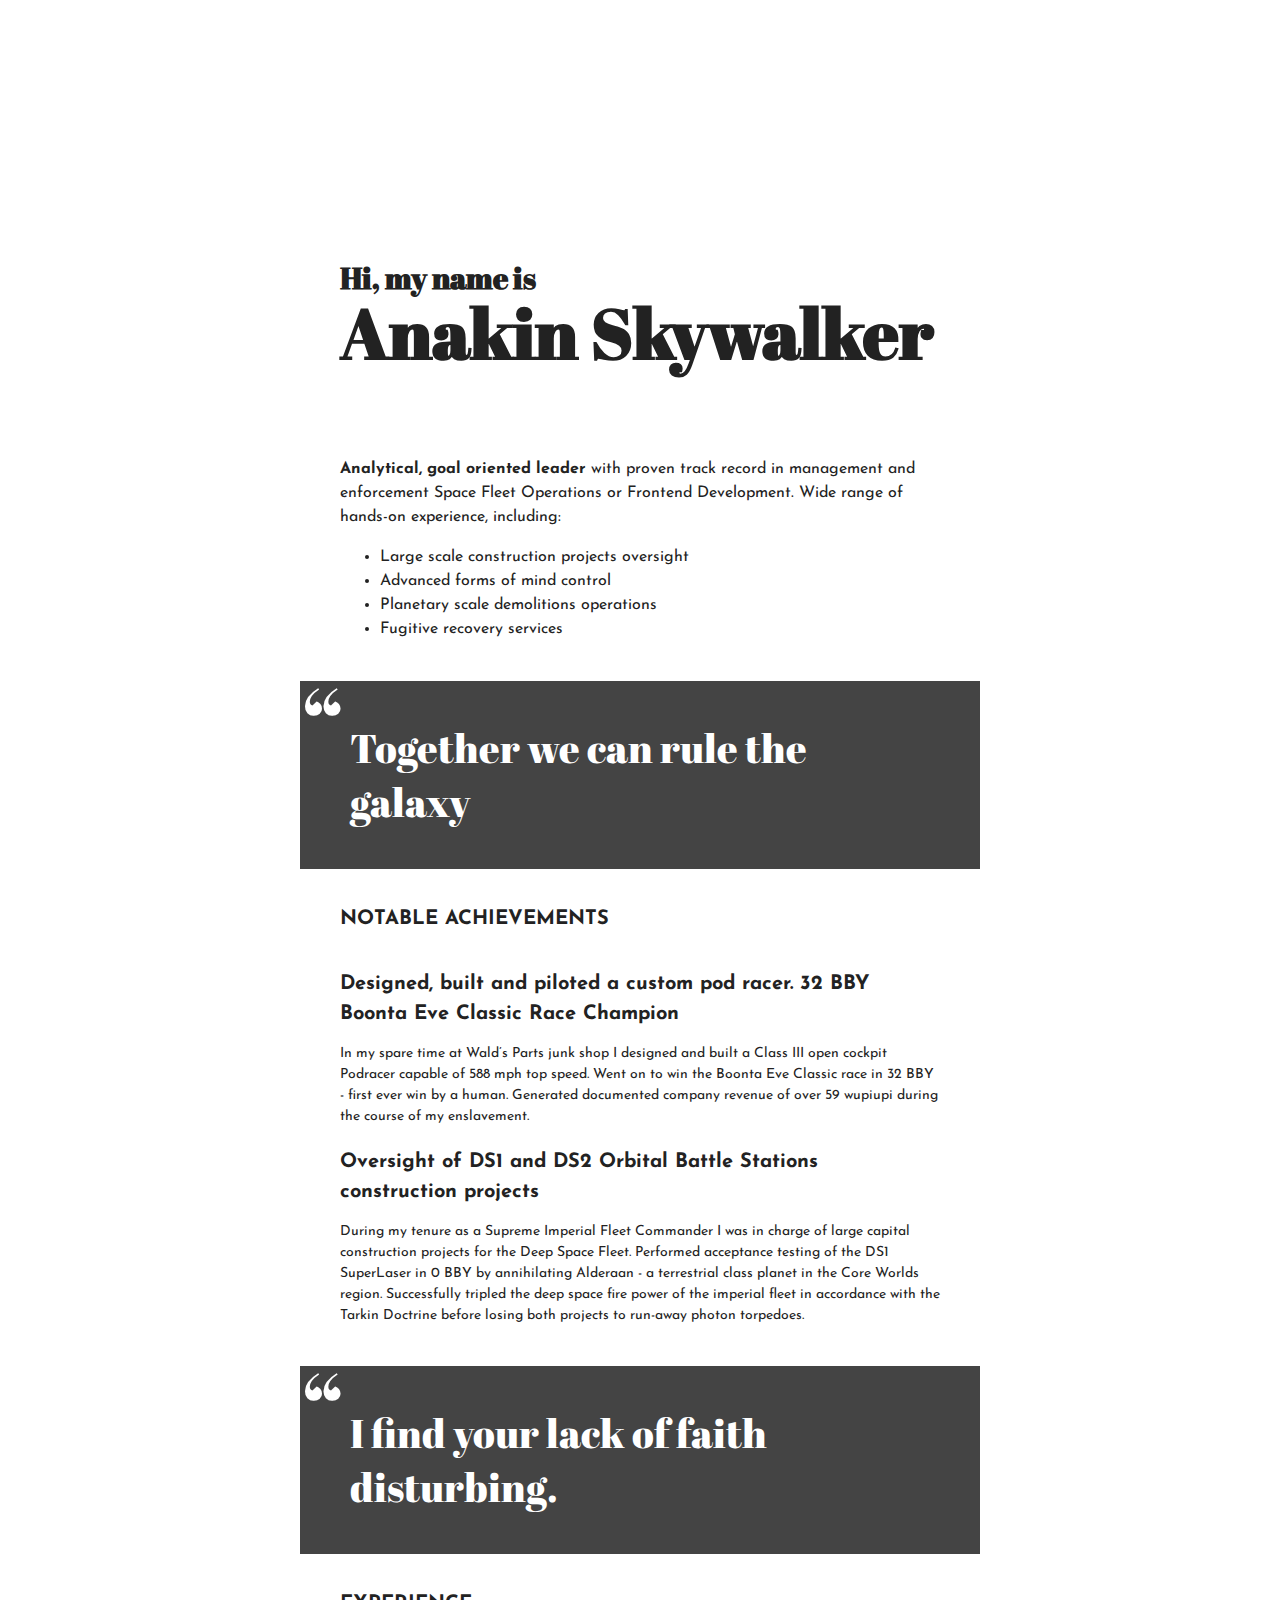
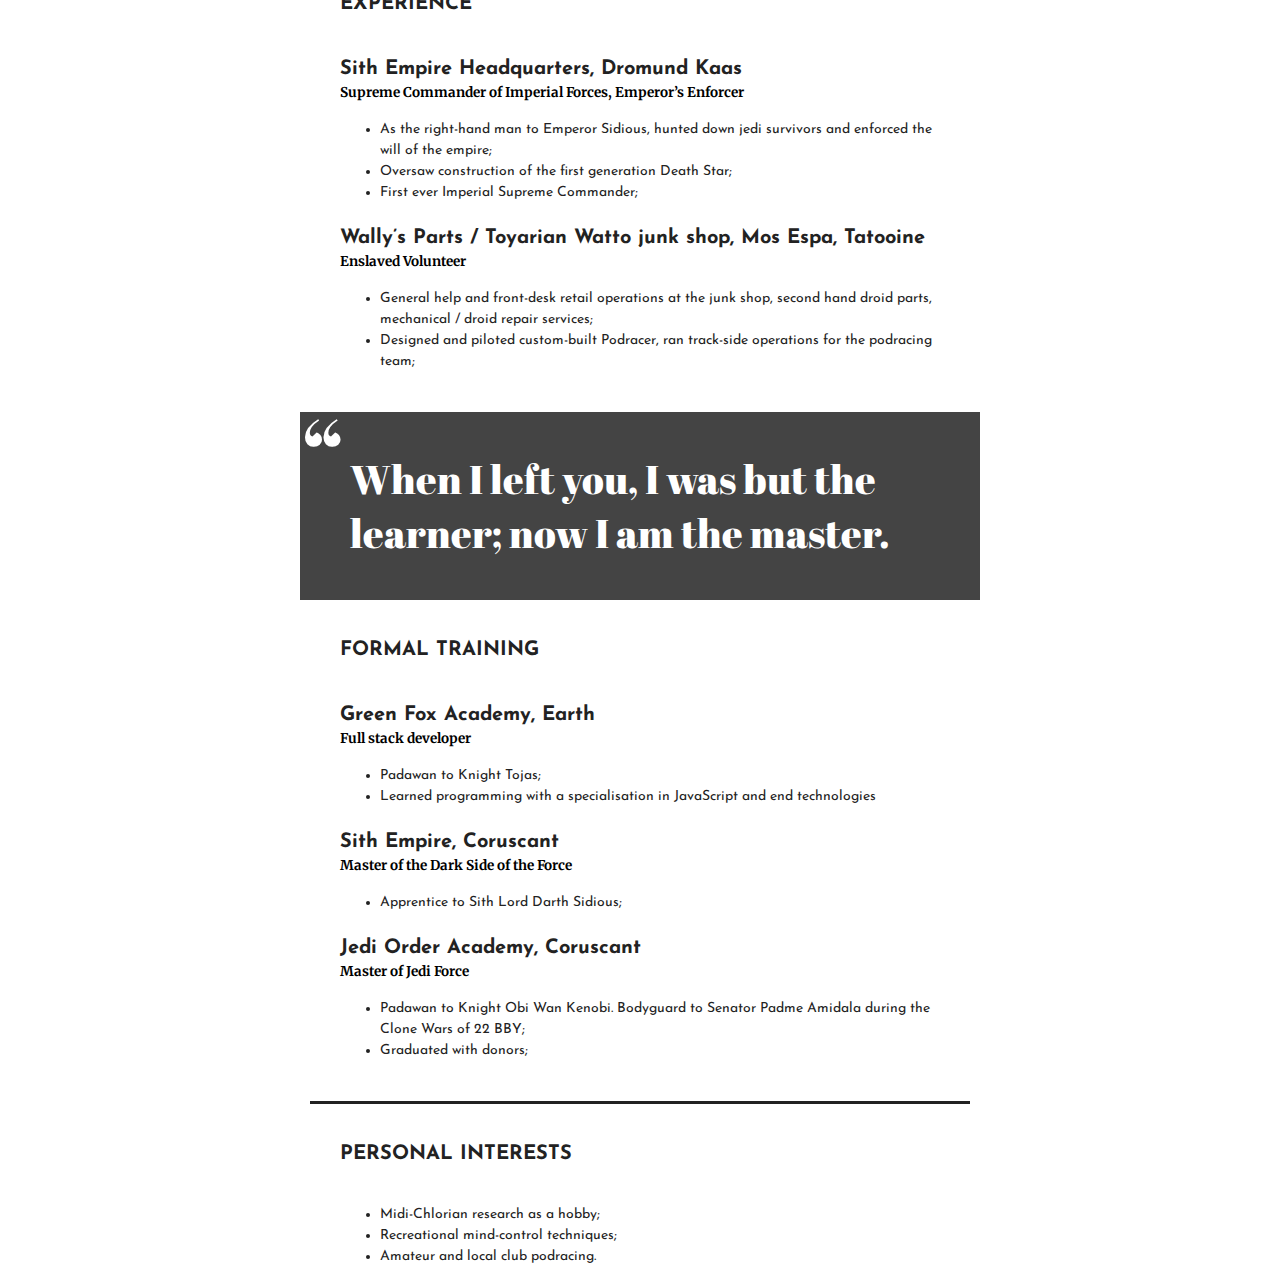
==== index.html @ 98cd918b "website added" ====
<!DOCTYPE html>
<html lang="en" >
<head>
  <meta charset="UTF-8">
  <title>My First Website in GreenFox project</title>
  <link href="https://fonts.googleapis.com/css2?family=Abril+Fatface&family=Josefin+Sans&family=Merriweather:ital@1&display=swap" rel="stylesheet"><link rel="stylesheet" href="./style.css">

</head>
<body>
<!-- partial:index.partial.html -->
<header> 
  <div class="container">
    <h1><span>Hi, my name is</span><br>Anakin Skywalker</h1>
  </div>
</header>
<main>
  <div class="container">
      <p class="intro"><strong>Analytical, goal oriented leader</strong> with proven track record in management and enforcement Space Fleet Operations or Frontend Development. Wide range of hands-on experience, including:</p>
        <ul>
          <li class="intro">Large scale construction projects oversight</li>
          <li class="intro">Advanced forms of mind control</li>
          <li class="intro">Planetary scale demolitions operations</li>
          <li class="intro">Fugitive recovery services</li>
        </ul>
    <div class="quote">
      <blockquote>Together we can rule the galaxy</blockquote>
    </div>
    <div class="achievement">
      <h2>Notable achievements</h2>
      <h3>Designed, built and piloted a custom pod racer. 32 BBY Boonta Eve Classic Race Champion</h3>
      <p>In my spare time at Wald’s Parts junk shop I designed and built a Class III open cockpit Podracer capable of 588 mph top speed. Went on to win the Boonta Eve Classic race in 32 BBY - first ever win by a human. Generated documented company revenue of over 59 wupiupi during the course of my enslavement.</p>

      <h3>Oversight of DS1 and DS2 Orbital Battle Stations construction projects</h3>
      <p>During my tenure as a Supreme Imperial Fleet Commander I was in charge of large capital construction projects for the Deep Space Fleet. Performed acceptance testing of the DS1 SuperLaser in 0 BBY by annihilating Alderaan - a terrestrial class planet in the Core Worlds region. Successfully tripled the deep space fire power of the imperial fleet in accordance with the Tarkin Doctrine before losing both projects to run-away photon torpedoes.</p>
    </div>
    <div class="quote">
      <blockquote>I find your lack of faith disturbing.</blockquote>
    </div>
    <div class="experience">
      <h2>Experience</h2>

      <h3>Sith Empire Headquarters, Dromund Kaas</h3>
      <h4>Supreme Commander of Imperial Forces, Emperor’s Enforcer</h4>
      <ul>
        <li>As the right-hand man to Emperor Sidious, hunted down jedi survivors and enforced the will of the empire;</li>
        <li>Oversaw construction of the first generation Death Star;</li>
        <li>First ever Imperial Supreme Commander;</li>
      </ul>

      <h3>Wally’s Parts / Toyarian Watto junk shop, Mos Espa, Tatooine</h3>
      <h4>Enslaved Volunteer</h4>
      <ul>
        <li>General help and front-desk retail operations at the junk shop, second hand droid parts, mechanical / droid repair services;</li>
        <li>Designed and piloted custom-built Podracer, ran track-side operations for the podracing team;</li>
      </ul>
    </div>
    <div class="quote">
      <blockquote>When I left you, I was but the learner; now I am the master.</blockquote>
    </div>
    <div class="training">
      <h2>Formal training</h2>

      <h3>Green Fox Academy, Earth</h3>
      <h4>Full stack developer</h4>
      <ul>
        <li>Padawan to Knight Tojas;</li>
        <li>Learned programming with a specialisation in JavaScript and       end technologies</li>
      </ul>

      <h3>Sith Empire, Coruscant</h3>
      <h4>Master of the Dark Side of the Force</h4>
      <ul>
        <li>Apprentice to Sith Lord Darth Sidious;</li>
      </ul>

      <h3>Jedi Order Academy, Coruscant</h3>
      <h4>Master of Jedi Force</h4>
      <ul>
        <li>Padawan to Knight Obi Wan Kenobi. Bodyguard to Senator Padme Amidala during the Clone Wars of 22 BBY;</li>
        <li>Graduated with donors;</li>
      </ul>
    </div>
  </main>
  <footer>
    <div class="container">
      <div id="line"></div>
      <h2>Personal interests</h2>
      <ul>
        <li>Midi-Chlorian research as a hobby;</li>
        <li>Recreational mind-control techniques;</li>
        <li>Amateur and local club podracing.</li>
      </ul>
    </div>
  </div>
</footer>
<!-- partial -->
  
</body>
</html>
---- style.css ----
body {
  max-width: 1280px;
  width: 100%;
  margin: 0px auto;
}

header {
  margin-bottom: 50px;
  background: url(http://stayathome-syllabus.greenfox.academy/week01/assets/first-website-header.png) center center;
  background-size: cover;
  padding-top: 180px;
  padding-bottom: 40px;
}

.container {
  max-width: 600px;
  padding: 0px 40px;
  margin: 0px auto;
}

h1 {
  font-family: 'Abril Fatface', cursive;
  font-size: 70px;
  color: #222;
  margin-bottom: 0px;
  line-height: 1;
}

span {
  font-size: 30px;
}

p, h2, h3, li {
  font-family: 'Josefin Sans', sans-serif;
  color: #222;
}

.intro {
  line-height: 1.5;
  font-size: 16px;
}

div {
  margin-bottom: 40px;
}

h2 {
  text-transform: uppercase;
  font-size: 20px;
  margin-bottom: 40px;
}

h3 {
  font-size: 20px;
  line-height: 1.5;
  margin-bottom: 0px;
}

p, li {
  font-size: 14px;
  line-height: 1.5;
}

.quote {
  background-color: #444;
  position: relative;
  margin: 0 -40px;
}

blockquote {
  font-family: 'Abril Fatface', cursive;
  color: white;
  font-size: 40px;
  padding: 40px 10px;
}

blockquote:before {
  content: '”';
  display: block;
  position: absolute;
  top: 0px;
  left: 0px;
  transform: rotate(180deg);
  line-height: 0;
  font-size: 100px;
  /* then the styling */
}

h4 {
  font-family: 'Merriweather', serif;
  font-size: 13.5px;
  margin-top: 0px;
}

#line {
  border-bottom: 3px solid #222;
  margin: 0 -30px 40px -30px;
}
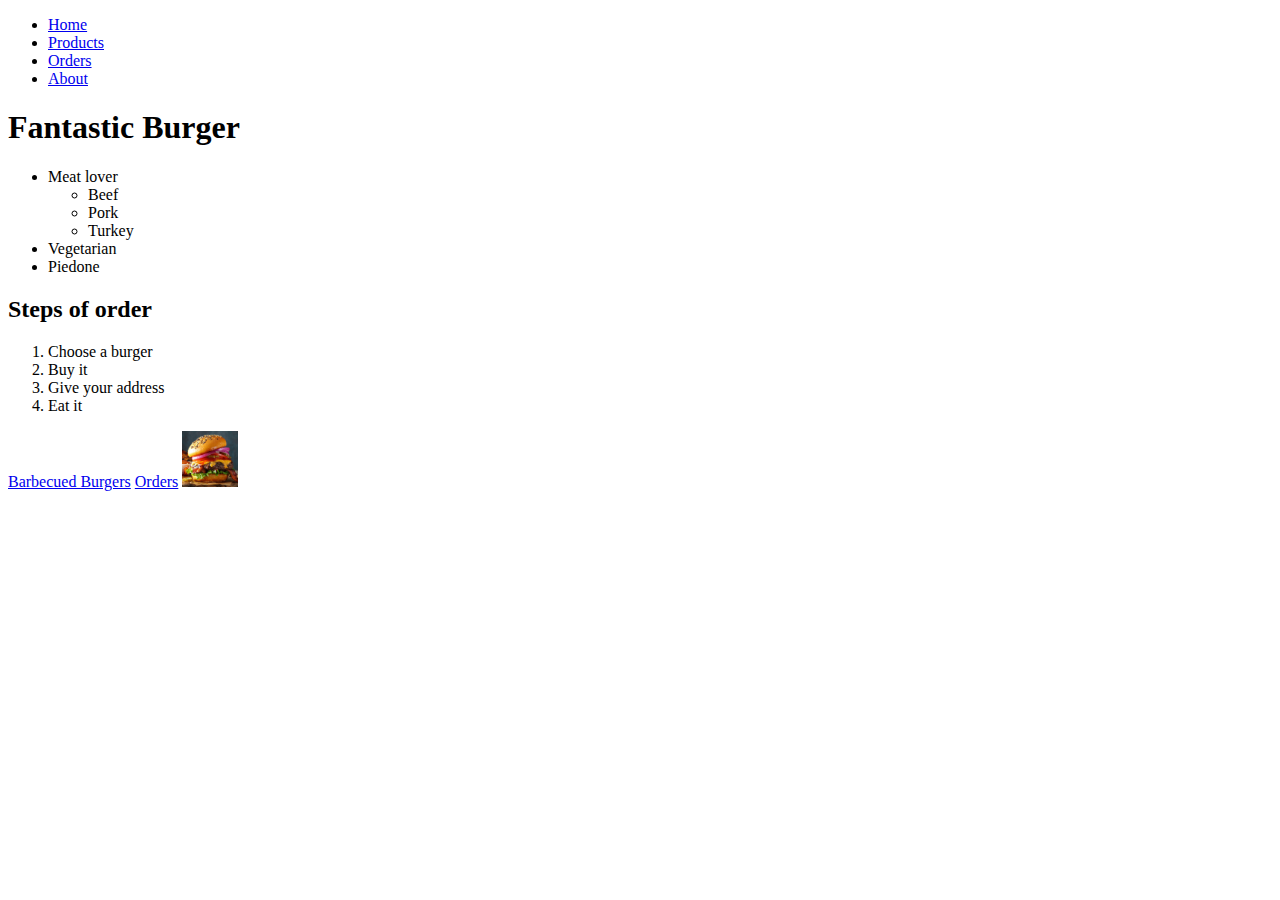
==== commit 4eab1b4c: "repo updated" ====
--- a/index.html
+++ b/index.html
@@ -1,99 +1,42 @@
 <!DOCTYPE html>
-<html lang="en" >
+<html lang="en">
 <head>
-  <meta charset="UTF-8">
-  <title>My First Website in GreenFox project</title>
-  <link href="https://fonts.googleapis.com/css2?family=Abril+Fatface&family=Josefin+Sans&family=Merriweather:ital@1&display=swap" rel="stylesheet"><link rel="stylesheet" href="./style.css">
-
+    <meta charset="UTF-8">
+    <meta http-equiv="X-UA-Compatible" content="IE=edge">
+    <meta name="viewport" content="width=device-width, initial-scale=1.0">
+    <title>Egy szuper oldal</title>
 </head>
 <body>
-<!-- partial:index.partial.html -->
-<header> 
-  <div class="container">
-    <h1><span>Hi, my name is</span><br>Anakin Skywalker</h1>
-  </div>
-</header>
-<main>
-  <div class="container">
-      <p class="intro"><strong>Analytical, goal oriented leader</strong> with proven track record in management and enforcement Space Fleet Operations or Frontend Development. Wide range of hands-on experience, including:</p>
+    <ul>
+        <li><a href="/">Home</a></li>
+        <li><a href="/pages/products.html">Products</a></li>
+        <li><a href="/pages/orders.html">Orders</a></li>
+        <li><a href="/about.html">About</a></li>
+    </ul>
+  <h1>Fantastic Burger</h1>
+  <ul>
+      <li>Meat lover</li>
         <ul>
-          <li class="intro">Large scale construction projects oversight</li>
-          <li class="intro">Advanced forms of mind control</li>
-          <li class="intro">Planetary scale demolitions operations</li>
-          <li class="intro">Fugitive recovery services</li>
+            <li>Beef</li>
+            <li>Pork</li>
+            <li>Turkey</li>
         </ul>
-    <div class="quote">
-      <blockquote>Together we can rule the galaxy</blockquote>
-    </div>
-    <div class="achievement">
-      <h2>Notable achievements</h2>
-      <h3>Designed, built and piloted a custom pod racer. 32 BBY Boonta Eve Classic Race Champion</h3>
-      <p>In my spare time at Wald’s Parts junk shop I designed and built a Class III open cockpit Podracer capable of 588 mph top speed. Went on to win the Boonta Eve Classic race in 32 BBY - first ever win by a human. Generated documented company revenue of over 59 wupiupi during the course of my enslavement.</p>
+      <li>Vegetarian</li>
+      <li>Piedone</li>
+  </ul>
+  <h2>Steps of order</h2>
+  <ol>
+        <li>Choose a burger</li>
+        <li>Buy it</li>
+        <li>Give your address</li>
+        <li>Eat it</li>
+    </ol>
 
-      <h3>Oversight of DS1 and DS2 Orbital Battle Stations construction projects</h3>
-      <p>During my tenure as a Supreme Imperial Fleet Commander I was in charge of large capital construction projects for the Deep Space Fleet. Performed acceptance testing of the DS1 SuperLaser in 0 BBY by annihilating Alderaan - a terrestrial class planet in the Core Worlds region. Successfully tripled the deep space fire power of the imperial fleet in accordance with the Tarkin Doctrine before losing both projects to run-away photon torpedoes.</p>
-    </div>
-    <div class="quote">
-      <blockquote>I find your lack of faith disturbing.</blockquote>
-    </div>
-    <div class="experience">
-      <h2>Experience</h2>
+    <a href="https://www.tasteofhome.com/recipes/barbecued-burgers/">Barbecued Burgers</a>
+    <a href="pages/orders.html">Orders</a>
+    <a target="_blank" href="https://www.tasteofhome.com/recipes/barbecued-burgers/">
+        <img width="56px" src="img/burger.jpg" alt="bbq burger">
+    </a>
 
-      <h3>Sith Empire Headquarters, Dromund Kaas</h3>
-      <h4>Supreme Commander of Imperial Forces, Emperor’s Enforcer</h4>
-      <ul>
-        <li>As the right-hand man to Emperor Sidious, hunted down jedi survivors and enforced the will of the empire;</li>
-        <li>Oversaw construction of the first generation Death Star;</li>
-        <li>First ever Imperial Supreme Commander;</li>
-      </ul>
-
-      <h3>Wally’s Parts / Toyarian Watto junk shop, Mos Espa, Tatooine</h3>
-      <h4>Enslaved Volunteer</h4>
-      <ul>
-        <li>General help and front-desk retail operations at the junk shop, second hand droid parts, mechanical / droid repair services;</li>
-        <li>Designed and piloted custom-built Podracer, ran track-side operations for the podracing team;</li>
-      </ul>
-    </div>
-    <div class="quote">
-      <blockquote>When I left you, I was but the learner; now I am the master.</blockquote>
-    </div>
-    <div class="training">
-      <h2>Formal training</h2>
-
-      <h3>Green Fox Academy, Earth</h3>
-      <h4>Full stack developer</h4>
-      <ul>
-        <li>Padawan to Knight Tojas;</li>
-        <li>Learned programming with a specialisation in JavaScript and       end technologies</li>
-      </ul>
-
-      <h3>Sith Empire, Coruscant</h3>
-      <h4>Master of the Dark Side of the Force</h4>
-      <ul>
-        <li>Apprentice to Sith Lord Darth Sidious;</li>
-      </ul>
-
-      <h3>Jedi Order Academy, Coruscant</h3>
-      <h4>Master of Jedi Force</h4>
-      <ul>
-        <li>Padawan to Knight Obi Wan Kenobi. Bodyguard to Senator Padme Amidala during the Clone Wars of 22 BBY;</li>
-        <li>Graduated with donors;</li>
-      </ul>
-    </div>
-  </main>
-  <footer>
-    <div class="container">
-      <div id="line"></div>
-      <h2>Personal interests</h2>
-      <ul>
-        <li>Midi-Chlorian research as a hobby;</li>
-        <li>Recreational mind-control techniques;</li>
-        <li>Amateur and local club podracing.</li>
-      </ul>
-    </div>
-  </div>
-</footer>
-<!-- partial -->
-  
 </body>
-</html>
+</html>